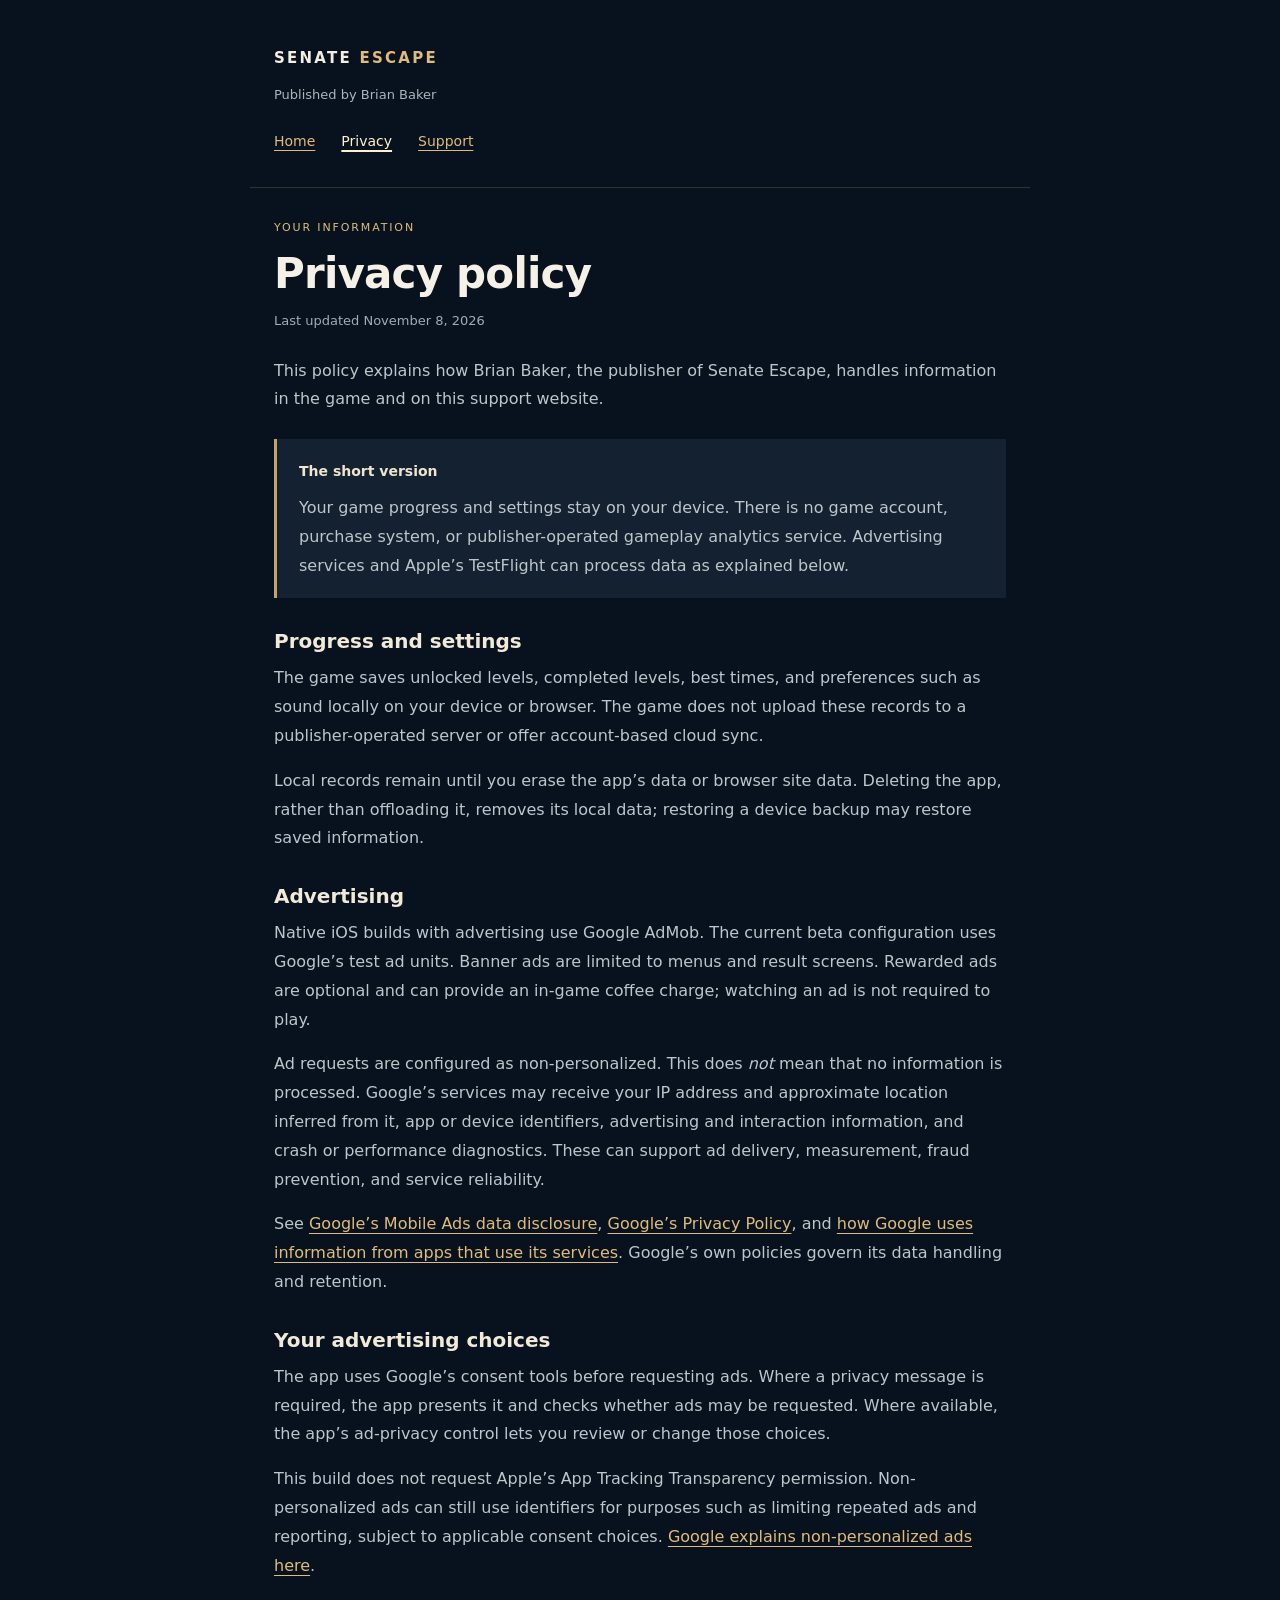
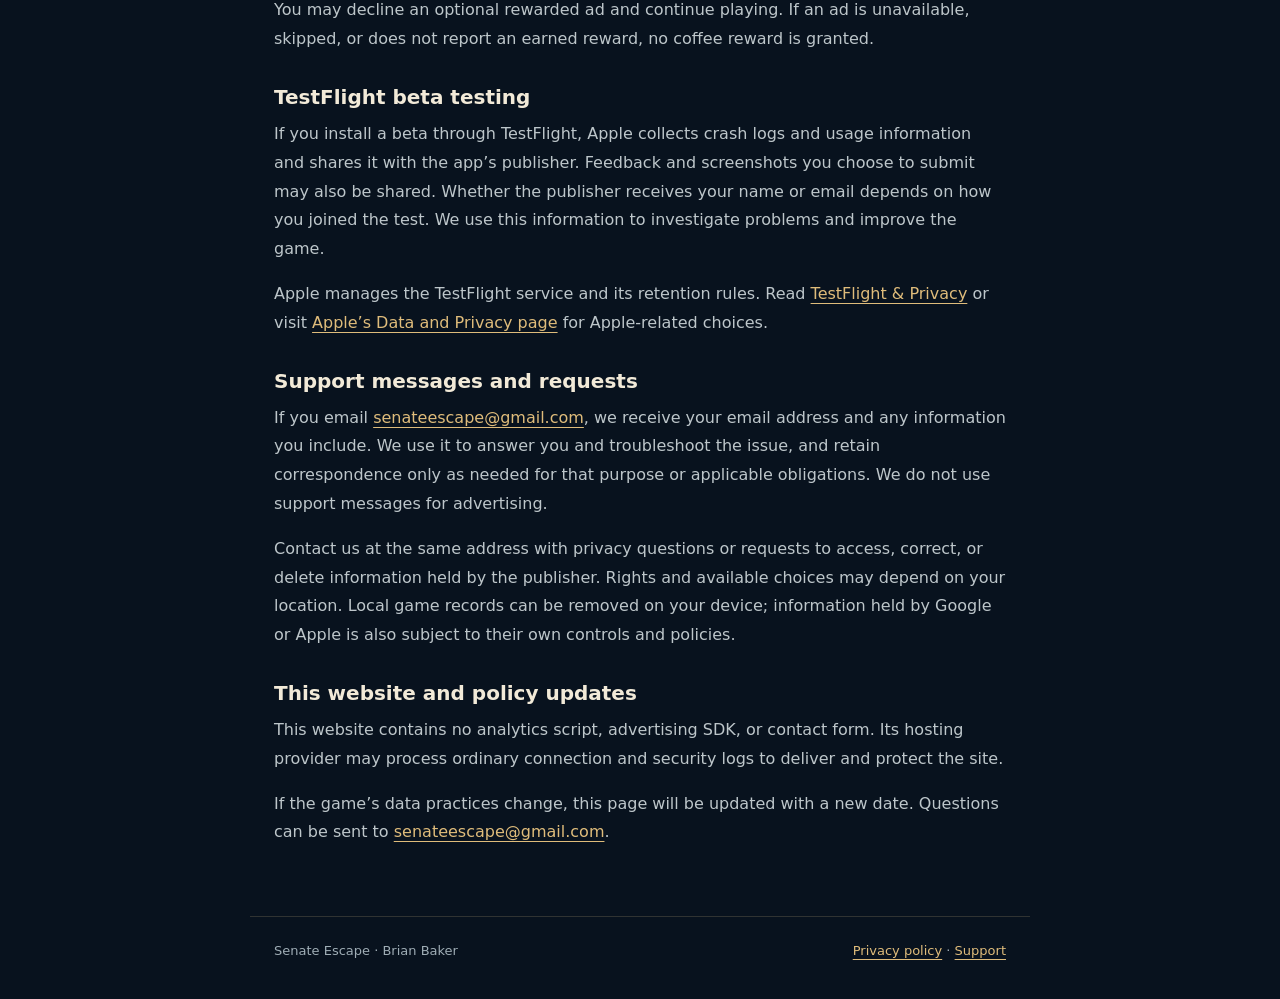
==== privacy/index.html @ 6c173de5 "Publish Senate Escape privacy and support pages" ====
<!doctype html>
<html lang="en"><head><meta charset="utf-8"><meta name="viewport" content="width=device-width,initial-scale=1"><meta name="color-scheme" content="dark"><meta name="description" content="How Senate Escape handles local progress, advertising choices, TestFlight diagnostics, and support messages."><title>Privacy policy · Senate Escape</title><link rel="stylesheet" href="/style.css"></head>
<body><a class="skip" href="#main">Skip to content</a><header><div class="header-inner"><a class="brand" href="/" aria-label="Senate Escape home">SENATE <span>ESCAPE</span></a><p>Published by Brian Baker</p><nav aria-label="Main"><a href="/">Home</a><a href="/privacy/" aria-current="page">Privacy</a><a href="/support/">Support</a></nav></div></header>
<main id="main" tabindex="-1"><p class="eyebrow">Your information</p><h1>Privacy policy</h1><p class="updated">Last updated November 8, 2026</p>
<p>This policy explains how Brian Baker, the publisher of Senate Escape, handles information in the game and on this support website.</p>
<div class="summary"><strong>The short version</strong><p>Your game progress and settings stay on your device. There is no game account, purchase system, or publisher-operated gameplay analytics service. Advertising services and Apple’s TestFlight can process data as explained below.</p></div>
<section aria-labelledby="local"><h2 id="local">Progress and settings</h2><p>The game saves unlocked levels, completed levels, best times, and preferences such as sound locally on your device or browser. The game does not upload these records to a publisher-operated server or offer account-based cloud sync.</p><p>Local records remain until you erase the app’s data or browser site data. Deleting the app, rather than offloading it, removes its local data; restoring a device backup may restore saved information.</p></section>
<section aria-labelledby="ads"><h2 id="ads">Advertising</h2><p>Native iOS builds with advertising use Google AdMob. The current beta configuration uses Google’s test ad units. Banner ads are limited to menus and result screens. Rewarded ads are optional and can provide an in-game coffee charge; watching an ad is not required to play.</p><p>Ad requests are configured as non-personalized. This does <em>not</em> mean that no information is processed. Google’s services may receive your IP address and approximate location inferred from it, app or device identifiers, advertising and interaction information, and crash or performance diagnostics. These can support ad delivery, measurement, fraud prevention, and service reliability.</p><p>See <a href="https://developers.google.com/admob/ios/privacy/data-disclosure">Google’s Mobile Ads data disclosure</a>, <a href="https://policies.google.com/privacy">Google’s Privacy Policy</a>, and <a href="https://policies.google.com/technologies/partner-sites">how Google uses information from apps that use its services</a>. Google’s own policies govern its data handling and retention.</p></section>
<section aria-labelledby="choices"><h2 id="choices">Your advertising choices</h2><p>The app uses Google’s consent tools before requesting ads. Where a privacy message is required, the app presents it and checks whether ads may be requested. Where available, the app’s ad-privacy control lets you review or change those choices.</p><p>This build does not request Apple’s App Tracking Transparency permission. Non-personalized ads can still use identifiers for purposes such as limiting repeated ads and reporting, subject to applicable consent choices. <a href="https://support.google.com/admob/answer/7676680">Google explains non-personalized ads here</a>.</p><p>You may decline an optional rewarded ad and continue playing. If an ad is unavailable, skipped, or does not report an earned reward, no coffee reward is granted.</p></section>
<section aria-labelledby="beta"><h2 id="beta">TestFlight beta testing</h2><p>If you install a beta through TestFlight, Apple collects crash logs and usage information and shares it with the app’s publisher. Feedback and screenshots you choose to submit may also be shared. Whether the publisher receives your name or email depends on how you joined the test. We use this information to investigate problems and improve the game.</p><p>Apple manages the TestFlight service and its retention rules. Read <a href="https://www.apple.com/legal/privacy/data/en/test-flight/">TestFlight &amp; Privacy</a> or visit <a href="https://privacy.apple.com/">Apple’s Data and Privacy page</a> for Apple-related choices.</p></section>
<section aria-labelledby="contact"><h2 id="contact">Support messages and requests</h2><p>If you email <a href="mailto:senateescape@gmail.com">senateescape@gmail.com</a>, we receive your email address and any information you include. We use it to answer you and troubleshoot the issue, and retain correspondence only as needed for that purpose or applicable obligations. We do not use support messages for advertising.</p><p>Contact us at the same address with privacy questions or requests to access, correct, or delete information held by the publisher. Rights and available choices may depend on your location. Local game records can be removed on your device; information held by Google or Apple is also subject to their own controls and policies.</p></section>
<section aria-labelledby="website"><h2 id="website">This website and policy updates</h2><p>This website contains no analytics script, advertising SDK, or contact form. Its hosting provider may process ordinary connection and security logs to deliver and protect the site.</p><p>If the game’s data practices change, this page will be updated with a new date. Questions can be sent to <a href="mailto:senateescape@gmail.com">senateescape@gmail.com</a>.</p></section></main>
<footer><p>Senate Escape · Brian Baker</p><p><a href="/privacy/">Privacy policy</a><span aria-hidden="true"> · </span><a href="/support/">Support</a></p></footer></body></html>
---- style.css ----
:root{color-scheme:dark;font:16px/1.8 system-ui,-apple-system,BlinkMacSystemFont,'Segoe UI',sans-serif;color:#e8e5dc;background:#08121e;--gold:#dfbc7b;--line:#d8be8c30}*{box-sizing:border-box}body{margin:0}a{color:var(--gold);text-underline-offset:4px}a:hover{color:#fff0ca}a:focus-visible,summary:focus-visible{outline:2px solid var(--gold);outline-offset:5px}.skip{position:absolute;top:-80px;left:20px;padding:10px 15px;background:#172534;z-index:5}.skip:focus{top:12px}.header-inner,main,footer{max-width:780px;margin:auto;padding-left:24px;padding-right:24px}.header-inner{padding-top:44px;padding-bottom:24px;border-bottom:1px solid var(--line)}.brand{font-size:15px;font-weight:750;letter-spacing:.15em;text-decoration:none;color:#f3eee2}.brand span{color:var(--gold)}header p{margin:10px 0 2px;font-size:13px;color:#aab5bc}nav{display:flex;flex-wrap:wrap;gap:26px;margin-top:13px}nav a{min-height:44px;display:inline-flex;align-items:center;font-size:14px}nav a[aria-current]{color:#fff1cf;text-decoration-thickness:2px}main{padding-top:30px;padding-bottom:40px}main:focus{outline:none}h1{font-size:42px;line-height:1.15;letter-spacing:-.8px;margin:10px 0 22px;color:#f6f1e6}h2{font-size:20px;line-height:1.4;color:#f2ead8;margin:0 0 9px}p{margin:8px 0 16px;color:#bdc6ca}.eyebrow{font-size:11px;letter-spacing:.17em;text-transform:uppercase;color:var(--gold);margin:0 0 12px}.intro{font-size:20px;line-height:1.6;max-width:650px;color:#d6dadd}.small,.updated{font-size:13px;color:#9fadb5}.updated{margin-top:-11px;margin-bottom:24px}section{margin:29px 0}.summary{padding:18px 22px;background:#132131;border-left:3px solid #c6a367;margin:25px 0}.summary strong{color:#f0e5ce;font-size:14px}.summary p{margin-bottom:0}.cards{display:grid;grid-template-columns:1fr 1fr;gap:24px;margin:30px 0}.card{display:block;text-decoration:none;border-top:1px solid var(--line);padding:22px 0}.card h2{font-size:21px}.card p{font-size:15px;line-height:1.65}.card>span{font-size:14px}.button{display:inline-block;min-height:44px;padding:10px 18px;background:#e4c78f;color:#19232e;border:1px solid #e4c78f;border-radius:5px;text-decoration:none;font-size:14px;font-weight:650;margin:5px 0}.button:hover{color:#101b25;background:#f0d8a9}.button span{margin-left:12px}.contact-email{margin-bottom:28px}details{border-top:1px solid var(--line);padding:16px 0}summary{color:#e7e6de;font-weight:600;font-size:15px;cursor:pointer}details p{font-size:15px;margin:12px 0 0;padding-left:18px}footer{border-top:1px solid var(--line);padding-top:22px;padding-bottom:36px;display:flex;justify-content:space-between;gap:20px}footer p{font-size:13px;margin:0;color:#9fadb5}@media(max-width:480px){.header-inner{padding-top:30px}main{padding-top:25px;padding-bottom:25px}h1{font-size:34px}.intro{font-size:18px}.cards{grid-template-columns:1fr;gap:0}footer{flex-direction:column;gap:6px}.summary{padding:16px 18px}}@media print{body{background:white;color:#111}header,footer,.skip,.button{display:none}main{max-width:none;padding:0}h1,h2,p,a,summary{color:#111}.summary{background:none}details>*{display:block}}
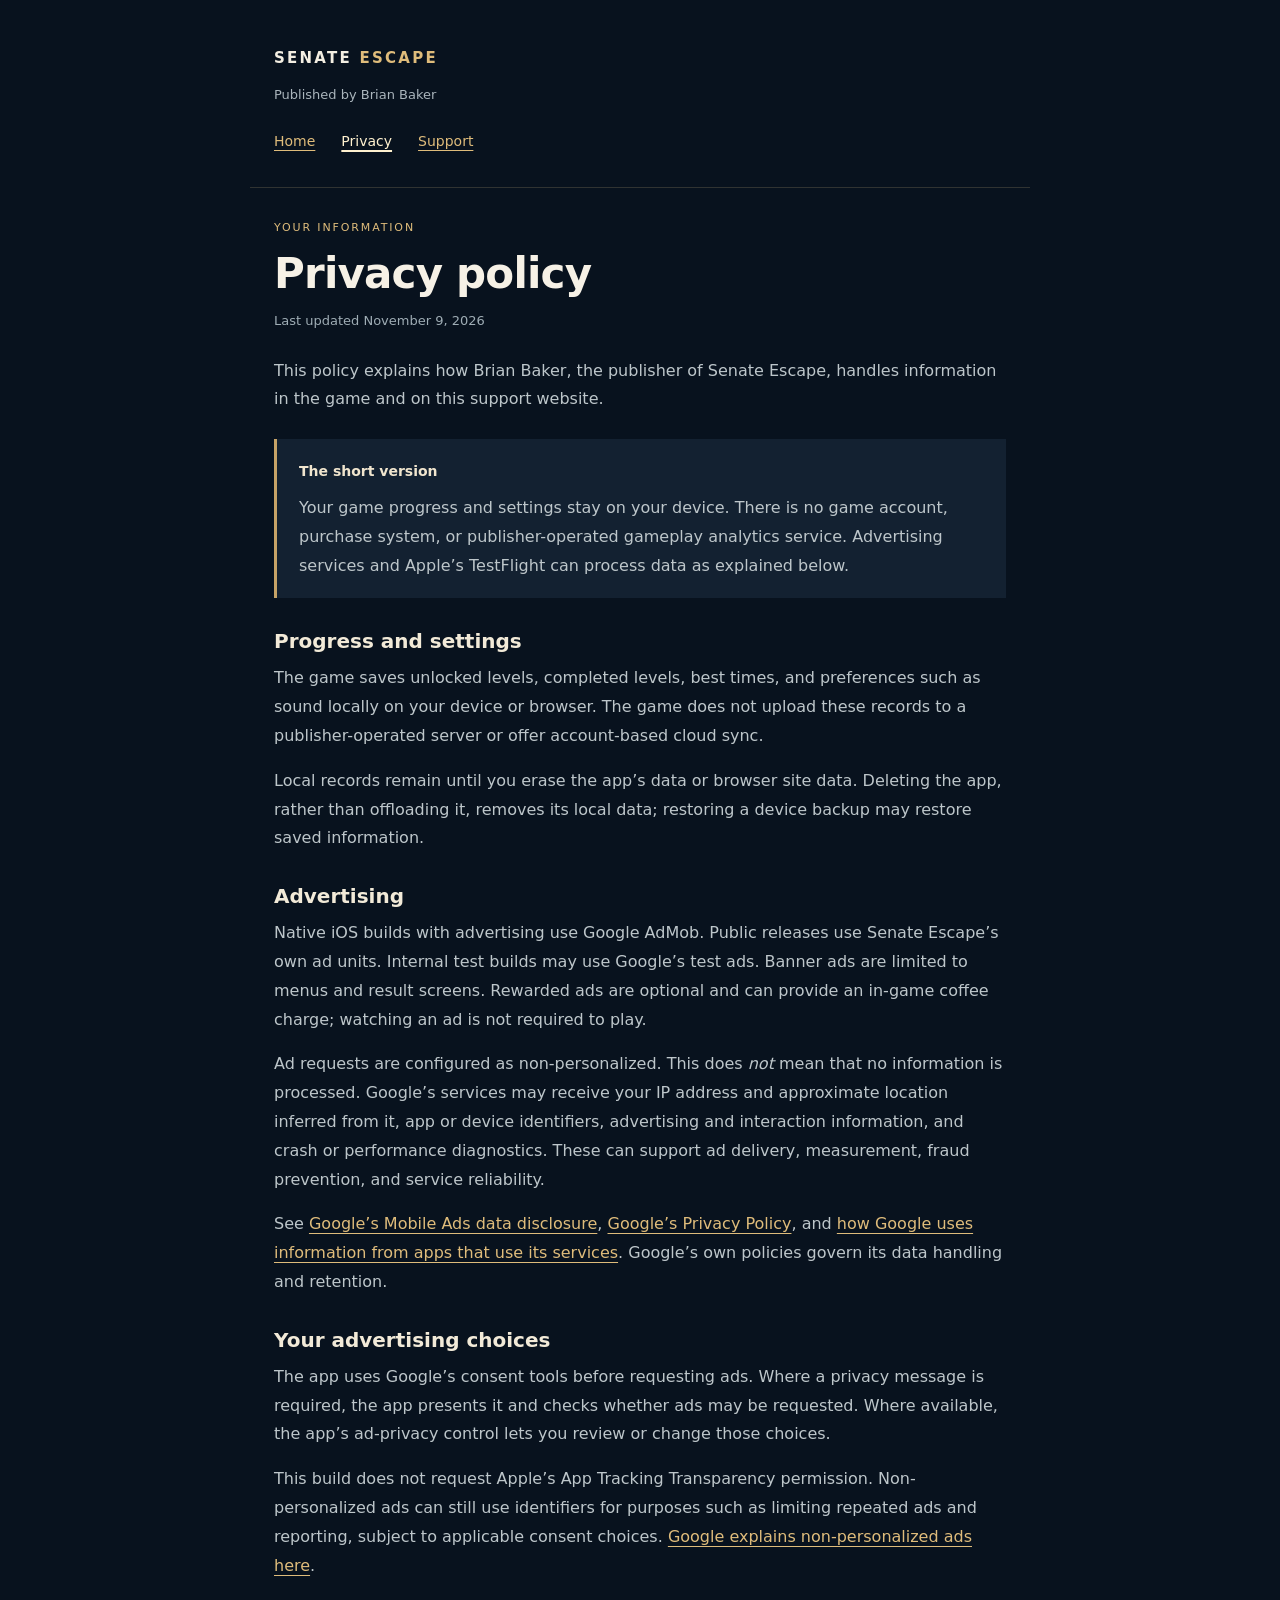
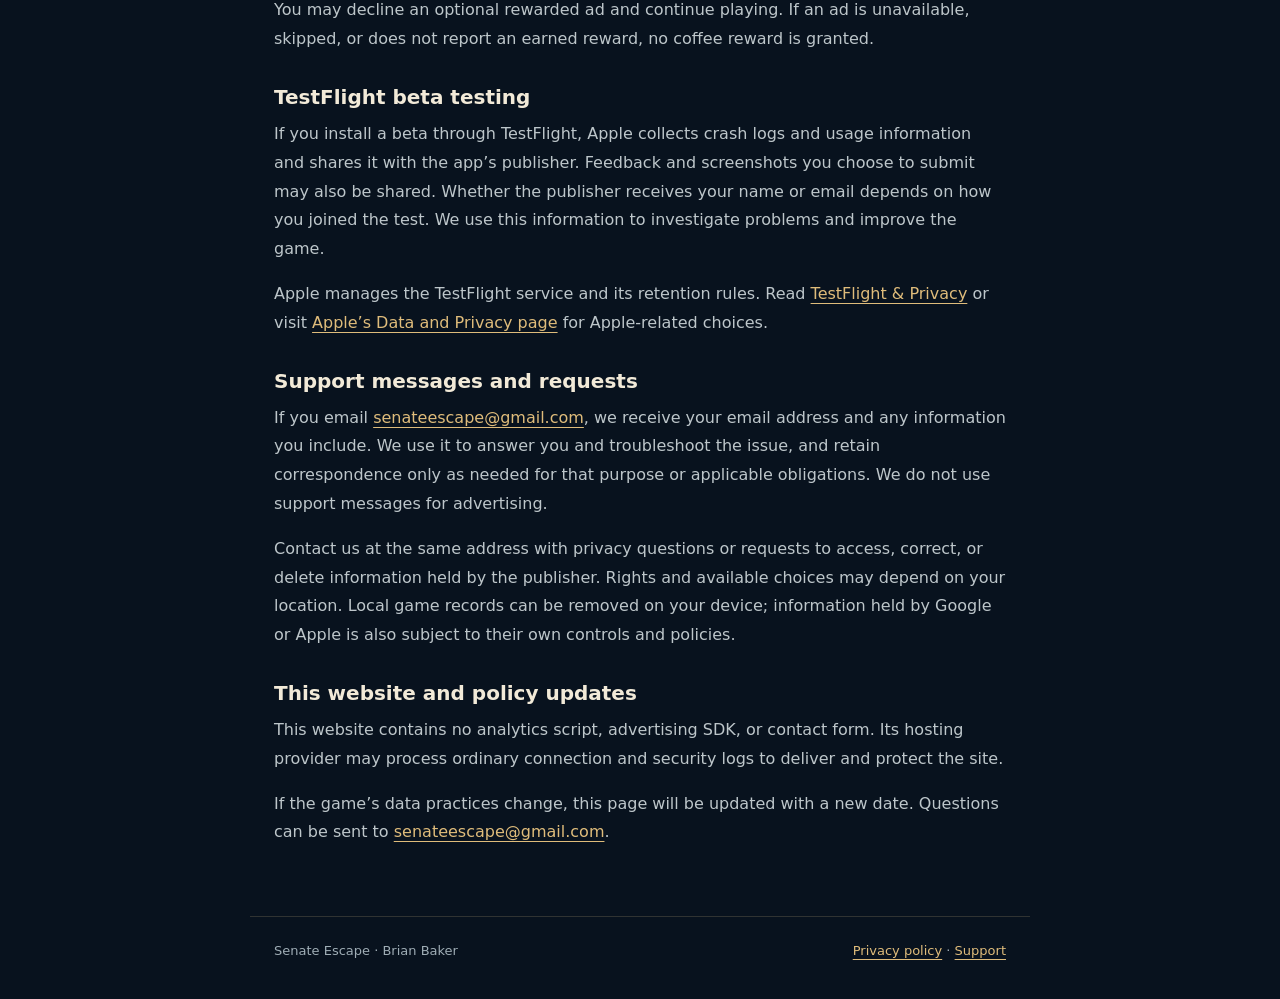
==== commit 4023d754: "Update Senate Escape support pages for App Store release" ====
--- a/privacy/index.html
+++ b/privacy/index.html
@@ -1,11 +1,11 @@
 <!doctype html>
 <html lang="en"><head><meta charset="utf-8"><meta name="viewport" content="width=device-width,initial-scale=1"><meta name="color-scheme" content="dark"><meta name="description" content="How Senate Escape handles local progress, advertising choices, TestFlight diagnostics, and support messages."><title>Privacy policy · Senate Escape</title><link rel="stylesheet" href="/style.css"></head>
 <body><a class="skip" href="#main">Skip to content</a><header><div class="header-inner"><a class="brand" href="/" aria-label="Senate Escape home">SENATE <span>ESCAPE</span></a><p>Published by Brian Baker</p><nav aria-label="Main"><a href="/">Home</a><a href="/privacy/" aria-current="page">Privacy</a><a href="/support/">Support</a></nav></div></header>
-<main id="main" tabindex="-1"><p class="eyebrow">Your information</p><h1>Privacy policy</h1><p class="updated">Last updated November 8, 2026</p>
+<main id="main" tabindex="-1"><p class="eyebrow">Your information</p><h1>Privacy policy</h1><p class="updated">Last updated November 9, 2026</p>
 <p>This policy explains how Brian Baker, the publisher of Senate Escape, handles information in the game and on this support website.</p>
 <div class="summary"><strong>The short version</strong><p>Your game progress and settings stay on your device. There is no game account, purchase system, or publisher-operated gameplay analytics service. Advertising services and Apple’s TestFlight can process data as explained below.</p></div>
 <section aria-labelledby="local"><h2 id="local">Progress and settings</h2><p>The game saves unlocked levels, completed levels, best times, and preferences such as sound locally on your device or browser. The game does not upload these records to a publisher-operated server or offer account-based cloud sync.</p><p>Local records remain until you erase the app’s data or browser site data. Deleting the app, rather than offloading it, removes its local data; restoring a device backup may restore saved information.</p></section>
-<section aria-labelledby="ads"><h2 id="ads">Advertising</h2><p>Native iOS builds with advertising use Google AdMob. The current beta configuration uses Google’s test ad units. Banner ads are limited to menus and result screens. Rewarded ads are optional and can provide an in-game coffee charge; watching an ad is not required to play.</p><p>Ad requests are configured as non-personalized. This does <em>not</em> mean that no information is processed. Google’s services may receive your IP address and approximate location inferred from it, app or device identifiers, advertising and interaction information, and crash or performance diagnostics. These can support ad delivery, measurement, fraud prevention, and service reliability.</p><p>See <a href="https://developers.google.com/admob/ios/privacy/data-disclosure">Google’s Mobile Ads data disclosure</a>, <a href="https://policies.google.com/privacy">Google’s Privacy Policy</a>, and <a href="https://policies.google.com/technologies/partner-sites">how Google uses information from apps that use its services</a>. Google’s own policies govern its data handling and retention.</p></section>
+<section aria-labelledby="ads"><h2 id="ads">Advertising</h2><p>Native iOS builds with advertising use Google AdMob. Public releases use Senate Escape’s own ad units. Internal test builds may use Google’s test ads. Banner ads are limited to menus and result screens. Rewarded ads are optional and can provide an in-game coffee charge; watching an ad is not required to play.</p><p>Ad requests are configured as non-personalized. This does <em>not</em> mean that no information is processed. Google’s services may receive your IP address and approximate location inferred from it, app or device identifiers, advertising and interaction information, and crash or performance diagnostics. These can support ad delivery, measurement, fraud prevention, and service reliability.</p><p>See <a href="https://developers.google.com/admob/ios/privacy/data-disclosure">Google’s Mobile Ads data disclosure</a>, <a href="https://policies.google.com/privacy">Google’s Privacy Policy</a>, and <a href="https://policies.google.com/technologies/partner-sites">how Google uses information from apps that use its services</a>. Google’s own policies govern its data handling and retention.</p></section>
 <section aria-labelledby="choices"><h2 id="choices">Your advertising choices</h2><p>The app uses Google’s consent tools before requesting ads. Where a privacy message is required, the app presents it and checks whether ads may be requested. Where available, the app’s ad-privacy control lets you review or change those choices.</p><p>This build does not request Apple’s App Tracking Transparency permission. Non-personalized ads can still use identifiers for purposes such as limiting repeated ads and reporting, subject to applicable consent choices. <a href="https://support.google.com/admob/answer/7676680">Google explains non-personalized ads here</a>.</p><p>You may decline an optional rewarded ad and continue playing. If an ad is unavailable, skipped, or does not report an earned reward, no coffee reward is granted.</p></section>
 <section aria-labelledby="beta"><h2 id="beta">TestFlight beta testing</h2><p>If you install a beta through TestFlight, Apple collects crash logs and usage information and shares it with the app’s publisher. Feedback and screenshots you choose to submit may also be shared. Whether the publisher receives your name or email depends on how you joined the test. We use this information to investigate problems and improve the game.</p><p>Apple manages the TestFlight service and its retention rules. Read <a href="https://www.apple.com/legal/privacy/data/en/test-flight/">TestFlight &amp; Privacy</a> or visit <a href="https://privacy.apple.com/">Apple’s Data and Privacy page</a> for Apple-related choices.</p></section>
 <section aria-labelledby="contact"><h2 id="contact">Support messages and requests</h2><p>If you email <a href="mailto:senateescape@gmail.com">senateescape@gmail.com</a>, we receive your email address and any information you include. We use it to answer you and troubleshoot the issue, and retain correspondence only as needed for that purpose or applicable obligations. We do not use support messages for advertising.</p><p>Contact us at the same address with privacy questions or requests to access, correct, or delete information held by the publisher. Rights and available choices may depend on your location. Local game records can be removed on your device; information held by Google or Apple is also subject to their own controls and policies.</p></section>
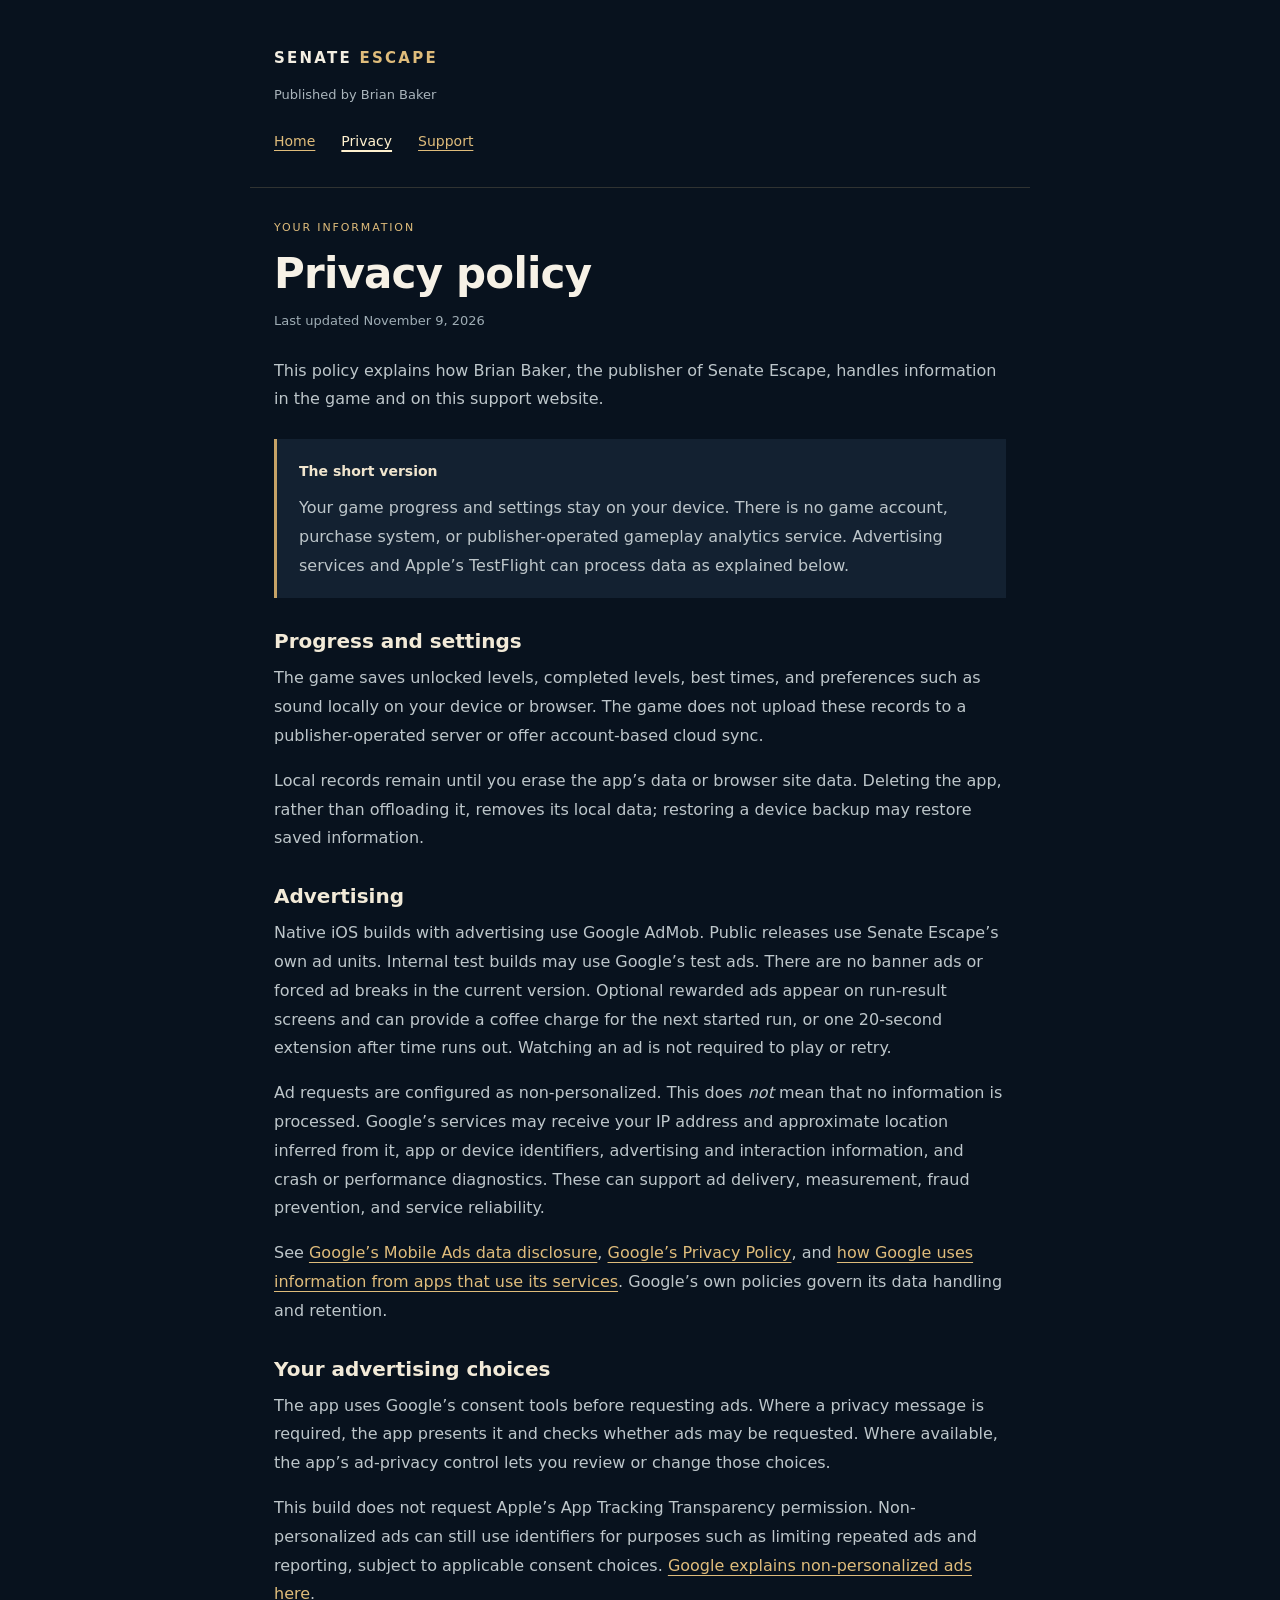
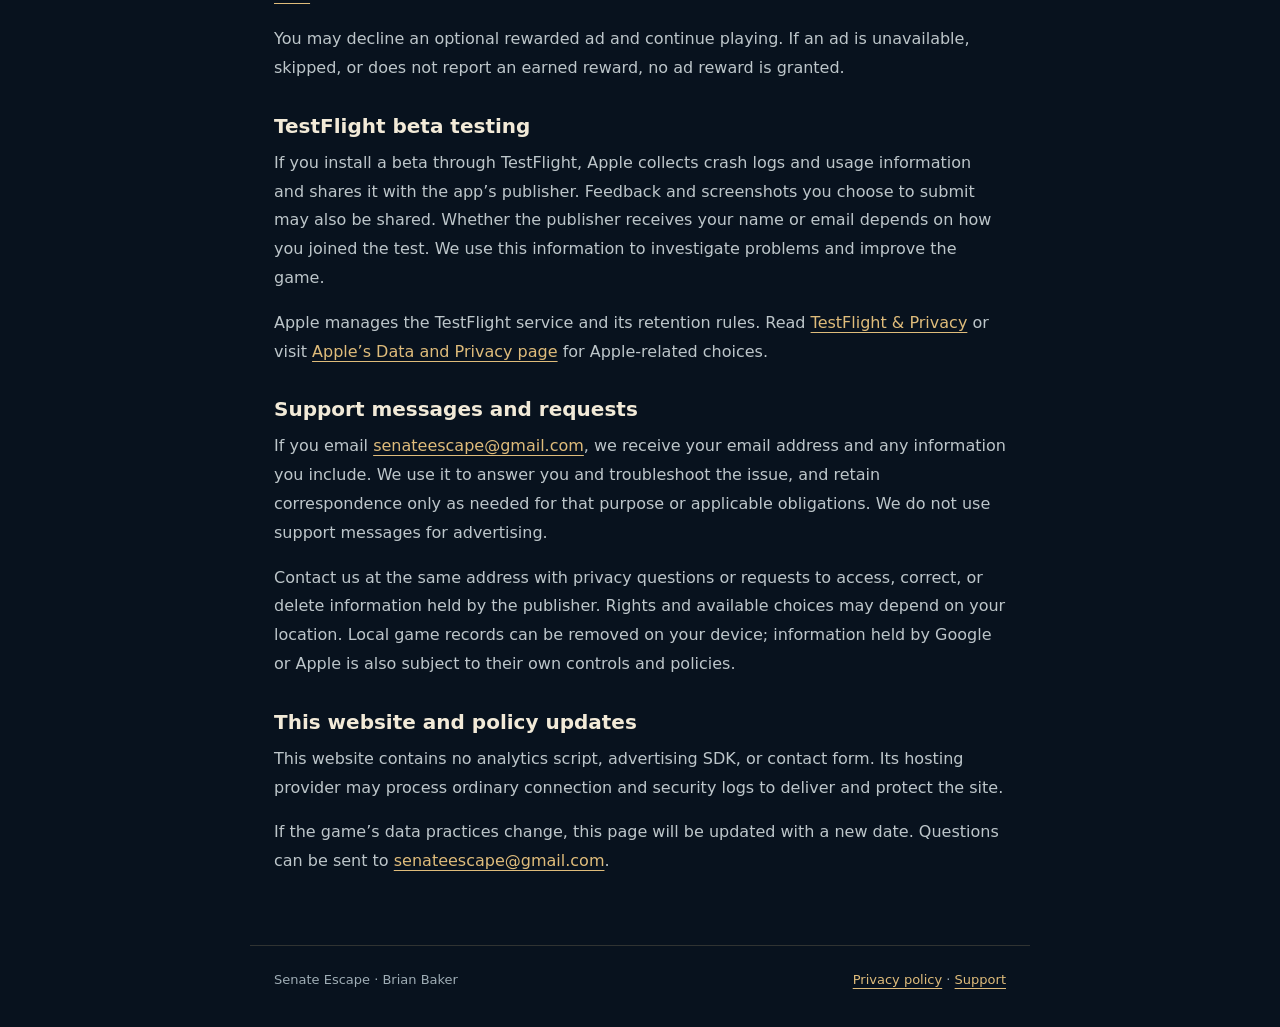
==== commit 7a74b583: "Document optional rewards and ad reporting" ====
--- a/privacy/index.html
+++ b/privacy/index.html
@@ -5,8 +5,8 @@
 <p>This policy explains how Brian Baker, the publisher of Senate Escape, handles information in the game and on this support website.</p>
 <div class="summary"><strong>The short version</strong><p>Your game progress and settings stay on your device. There is no game account, purchase system, or publisher-operated gameplay analytics service. Advertising services and Apple’s TestFlight can process data as explained below.</p></div>
 <section aria-labelledby="local"><h2 id="local">Progress and settings</h2><p>The game saves unlocked levels, completed levels, best times, and preferences such as sound locally on your device or browser. The game does not upload these records to a publisher-operated server or offer account-based cloud sync.</p><p>Local records remain until you erase the app’s data or browser site data. Deleting the app, rather than offloading it, removes its local data; restoring a device backup may restore saved information.</p></section>
-<section aria-labelledby="ads"><h2 id="ads">Advertising</h2><p>Native iOS builds with advertising use Google AdMob. Public releases use Senate Escape’s own ad units. Internal test builds may use Google’s test ads. Banner ads are limited to menus and result screens. Rewarded ads are optional and can provide an in-game coffee charge; watching an ad is not required to play.</p><p>Ad requests are configured as non-personalized. This does <em>not</em> mean that no information is processed. Google’s services may receive your IP address and approximate location inferred from it, app or device identifiers, advertising and interaction information, and crash or performance diagnostics. These can support ad delivery, measurement, fraud prevention, and service reliability.</p><p>See <a href="https://developers.google.com/admob/ios/privacy/data-disclosure">Google’s Mobile Ads data disclosure</a>, <a href="https://policies.google.com/privacy">Google’s Privacy Policy</a>, and <a href="https://policies.google.com/technologies/partner-sites">how Google uses information from apps that use its services</a>. Google’s own policies govern its data handling and retention.</p></section>
-<section aria-labelledby="choices"><h2 id="choices">Your advertising choices</h2><p>The app uses Google’s consent tools before requesting ads. Where a privacy message is required, the app presents it and checks whether ads may be requested. Where available, the app’s ad-privacy control lets you review or change those choices.</p><p>This build does not request Apple’s App Tracking Transparency permission. Non-personalized ads can still use identifiers for purposes such as limiting repeated ads and reporting, subject to applicable consent choices. <a href="https://support.google.com/admob/answer/7676680">Google explains non-personalized ads here</a>.</p><p>You may decline an optional rewarded ad and continue playing. If an ad is unavailable, skipped, or does not report an earned reward, no coffee reward is granted.</p></section>
+<section aria-labelledby="ads"><h2 id="ads">Advertising</h2><p>Native iOS builds with advertising use Google AdMob. Public releases use Senate Escape’s own ad units. Internal test builds may use Google’s test ads. There are no banner ads or forced ad breaks in the current version. Optional rewarded ads appear on run-result screens and can provide a coffee charge for the next started run, or one 20-second extension after time runs out. Watching an ad is not required to play or retry.</p><p>Ad requests are configured as non-personalized. This does <em>not</em> mean that no information is processed. Google’s services may receive your IP address and approximate location inferred from it, app or device identifiers, advertising and interaction information, and crash or performance diagnostics. These can support ad delivery, measurement, fraud prevention, and service reliability.</p><p>See <a href="https://developers.google.com/admob/ios/privacy/data-disclosure">Google’s Mobile Ads data disclosure</a>, <a href="https://policies.google.com/privacy">Google’s Privacy Policy</a>, and <a href="https://policies.google.com/technologies/partner-sites">how Google uses information from apps that use its services</a>. Google’s own policies govern its data handling and retention.</p></section>
+<section aria-labelledby="choices"><h2 id="choices">Your advertising choices</h2><p>The app uses Google’s consent tools before requesting ads. Where a privacy message is required, the app presents it and checks whether ads may be requested. Where available, the app’s ad-privacy control lets you review or change those choices.</p><p>This build does not request Apple’s App Tracking Transparency permission. Non-personalized ads can still use identifiers for purposes such as limiting repeated ads and reporting, subject to applicable consent choices. <a href="https://support.google.com/admob/answer/7676680">Google explains non-personalized ads here</a>.</p><p>You may decline an optional rewarded ad and continue playing. If an ad is unavailable, skipped, or does not report an earned reward, no ad reward is granted.</p></section>
 <section aria-labelledby="beta"><h2 id="beta">TestFlight beta testing</h2><p>If you install a beta through TestFlight, Apple collects crash logs and usage information and shares it with the app’s publisher. Feedback and screenshots you choose to submit may also be shared. Whether the publisher receives your name or email depends on how you joined the test. We use this information to investigate problems and improve the game.</p><p>Apple manages the TestFlight service and its retention rules. Read <a href="https://www.apple.com/legal/privacy/data/en/test-flight/">TestFlight &amp; Privacy</a> or visit <a href="https://privacy.apple.com/">Apple’s Data and Privacy page</a> for Apple-related choices.</p></section>
 <section aria-labelledby="contact"><h2 id="contact">Support messages and requests</h2><p>If you email <a href="mailto:senateescape@gmail.com">senateescape@gmail.com</a>, we receive your email address and any information you include. We use it to answer you and troubleshoot the issue, and retain correspondence only as needed for that purpose or applicable obligations. We do not use support messages for advertising.</p><p>Contact us at the same address with privacy questions or requests to access, correct, or delete information held by the publisher. Rights and available choices may depend on your location. Local game records can be removed on your device; information held by Google or Apple is also subject to their own controls and policies.</p></section>
 <section aria-labelledby="website"><h2 id="website">This website and policy updates</h2><p>This website contains no analytics script, advertising SDK, or contact form. Its hosting provider may process ordinary connection and security logs to deliver and protect the site.</p><p>If the game’s data practices change, this page will be updated with a new date. Questions can be sent to <a href="mailto:senateescape@gmail.com">senateescape@gmail.com</a>.</p></section></main>
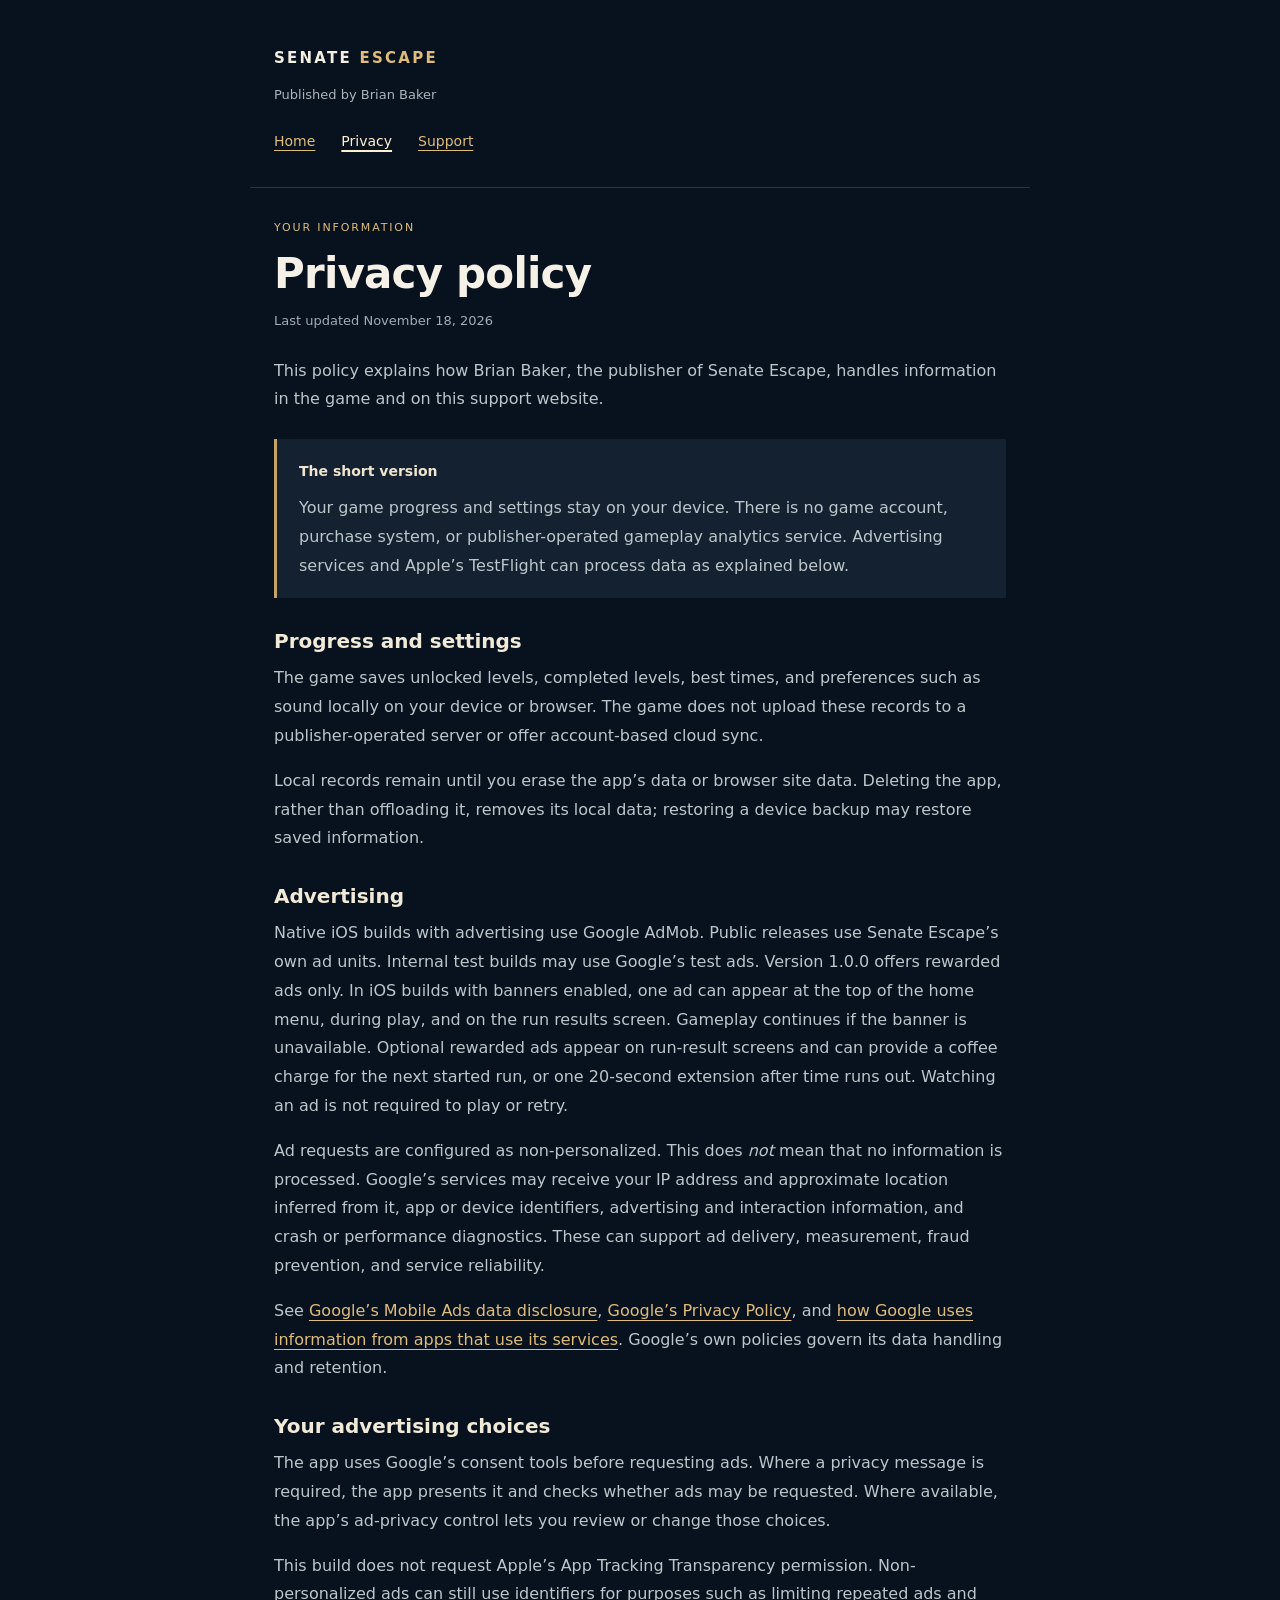
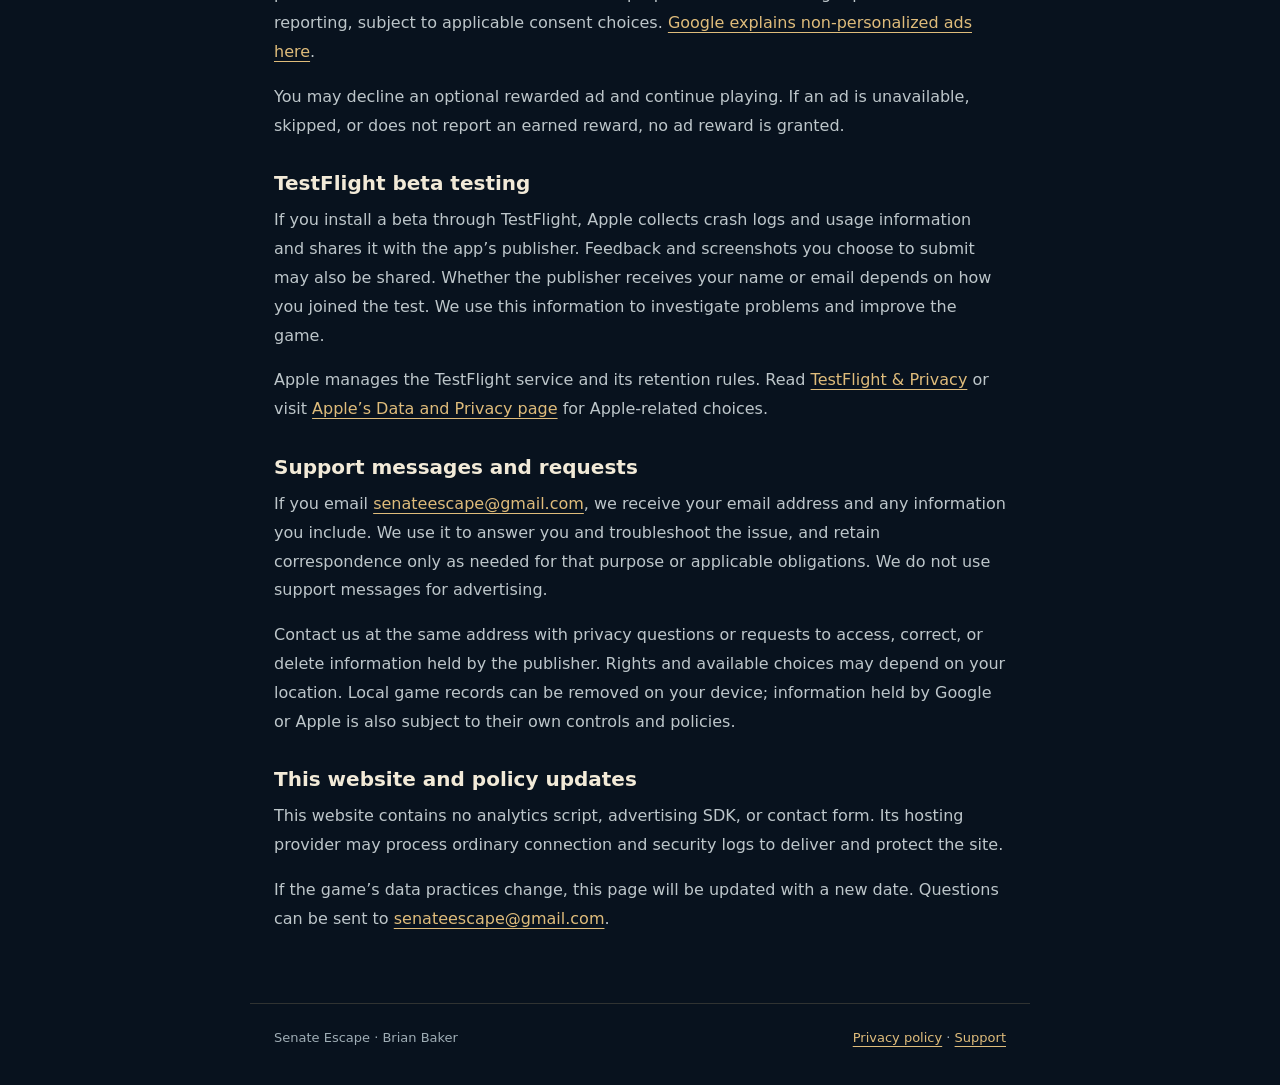
==== commit 9ae96ed7: "Clarify banner and reward placements by app version" ====
--- a/privacy/index.html
+++ b/privacy/index.html
@@ -1,11 +1,11 @@
 <!doctype html>
 <html lang="en"><head><meta charset="utf-8"><meta name="viewport" content="width=device-width,initial-scale=1"><meta name="color-scheme" content="dark"><meta name="description" content="How Senate Escape handles local progress, advertising choices, TestFlight diagnostics, and support messages."><title>Privacy policy · Senate Escape</title><link rel="stylesheet" href="/style.css"></head>
 <body><a class="skip" href="#main">Skip to content</a><header><div class="header-inner"><a class="brand" href="/" aria-label="Senate Escape home">SENATE <span>ESCAPE</span></a><p>Published by Brian Baker</p><nav aria-label="Main"><a href="/">Home</a><a href="/privacy/" aria-current="page">Privacy</a><a href="/support/">Support</a></nav></div></header>
-<main id="main" tabindex="-1"><p class="eyebrow">Your information</p><h1>Privacy policy</h1><p class="updated">Last updated November 9, 2026</p>
+<main id="main" tabindex="-1"><p class="eyebrow">Your information</p><h1>Privacy policy</h1><p class="updated">Last updated November 18, 2026</p>
 <p>This policy explains how Brian Baker, the publisher of Senate Escape, handles information in the game and on this support website.</p>
 <div class="summary"><strong>The short version</strong><p>Your game progress and settings stay on your device. There is no game account, purchase system, or publisher-operated gameplay analytics service. Advertising services and Apple’s TestFlight can process data as explained below.</p></div>
 <section aria-labelledby="local"><h2 id="local">Progress and settings</h2><p>The game saves unlocked levels, completed levels, best times, and preferences such as sound locally on your device or browser. The game does not upload these records to a publisher-operated server or offer account-based cloud sync.</p><p>Local records remain until you erase the app’s data or browser site data. Deleting the app, rather than offloading it, removes its local data; restoring a device backup may restore saved information.</p></section>
-<section aria-labelledby="ads"><h2 id="ads">Advertising</h2><p>Native iOS builds with advertising use Google AdMob. Public releases use Senate Escape’s own ad units. Internal test builds may use Google’s test ads. There are no banner ads or forced ad breaks in the current version. Optional rewarded ads appear on run-result screens and can provide a coffee charge for the next started run, or one 20-second extension after time runs out. Watching an ad is not required to play or retry.</p><p>Ad requests are configured as non-personalized. This does <em>not</em> mean that no information is processed. Google’s services may receive your IP address and approximate location inferred from it, app or device identifiers, advertising and interaction information, and crash or performance diagnostics. These can support ad delivery, measurement, fraud prevention, and service reliability.</p><p>See <a href="https://developers.google.com/admob/ios/privacy/data-disclosure">Google’s Mobile Ads data disclosure</a>, <a href="https://policies.google.com/privacy">Google’s Privacy Policy</a>, and <a href="https://policies.google.com/technologies/partner-sites">how Google uses information from apps that use its services</a>. Google’s own policies govern its data handling and retention.</p></section>
+<section aria-labelledby="ads"><h2 id="ads">Advertising</h2><p>Native iOS builds with advertising use Google AdMob. Public releases use Senate Escape’s own ad units. Internal test builds may use Google’s test ads. Version 1.0.0 offers rewarded ads only. In iOS builds with banners enabled, one ad can appear at the top of the home menu, during play, and on the run results screen. Gameplay continues if the banner is unavailable. Optional rewarded ads appear on run-result screens and can provide a coffee charge for the next started run, or one 20-second extension after time runs out. Watching an ad is not required to play or retry.</p><p>Ad requests are configured as non-personalized. This does <em>not</em> mean that no information is processed. Google’s services may receive your IP address and approximate location inferred from it, app or device identifiers, advertising and interaction information, and crash or performance diagnostics. These can support ad delivery, measurement, fraud prevention, and service reliability.</p><p>See <a href="https://developers.google.com/admob/ios/privacy/data-disclosure">Google’s Mobile Ads data disclosure</a>, <a href="https://policies.google.com/privacy">Google’s Privacy Policy</a>, and <a href="https://policies.google.com/technologies/partner-sites">how Google uses information from apps that use its services</a>. Google’s own policies govern its data handling and retention.</p></section>
 <section aria-labelledby="choices"><h2 id="choices">Your advertising choices</h2><p>The app uses Google’s consent tools before requesting ads. Where a privacy message is required, the app presents it and checks whether ads may be requested. Where available, the app’s ad-privacy control lets you review or change those choices.</p><p>This build does not request Apple’s App Tracking Transparency permission. Non-personalized ads can still use identifiers for purposes such as limiting repeated ads and reporting, subject to applicable consent choices. <a href="https://support.google.com/admob/answer/7676680">Google explains non-personalized ads here</a>.</p><p>You may decline an optional rewarded ad and continue playing. If an ad is unavailable, skipped, or does not report an earned reward, no ad reward is granted.</p></section>
 <section aria-labelledby="beta"><h2 id="beta">TestFlight beta testing</h2><p>If you install a beta through TestFlight, Apple collects crash logs and usage information and shares it with the app’s publisher. Feedback and screenshots you choose to submit may also be shared. Whether the publisher receives your name or email depends on how you joined the test. We use this information to investigate problems and improve the game.</p><p>Apple manages the TestFlight service and its retention rules. Read <a href="https://www.apple.com/legal/privacy/data/en/test-flight/">TestFlight &amp; Privacy</a> or visit <a href="https://privacy.apple.com/">Apple’s Data and Privacy page</a> for Apple-related choices.</p></section>
 <section aria-labelledby="contact"><h2 id="contact">Support messages and requests</h2><p>If you email <a href="mailto:senateescape@gmail.com">senateescape@gmail.com</a>, we receive your email address and any information you include. We use it to answer you and troubleshoot the issue, and retain correspondence only as needed for that purpose or applicable obligations. We do not use support messages for advertising.</p><p>Contact us at the same address with privacy questions or requests to access, correct, or delete information held by the publisher. Rights and available choices may depend on your location. Local game records can be removed on your device; information held by Google or Apple is also subject to their own controls and policies.</p></section>
